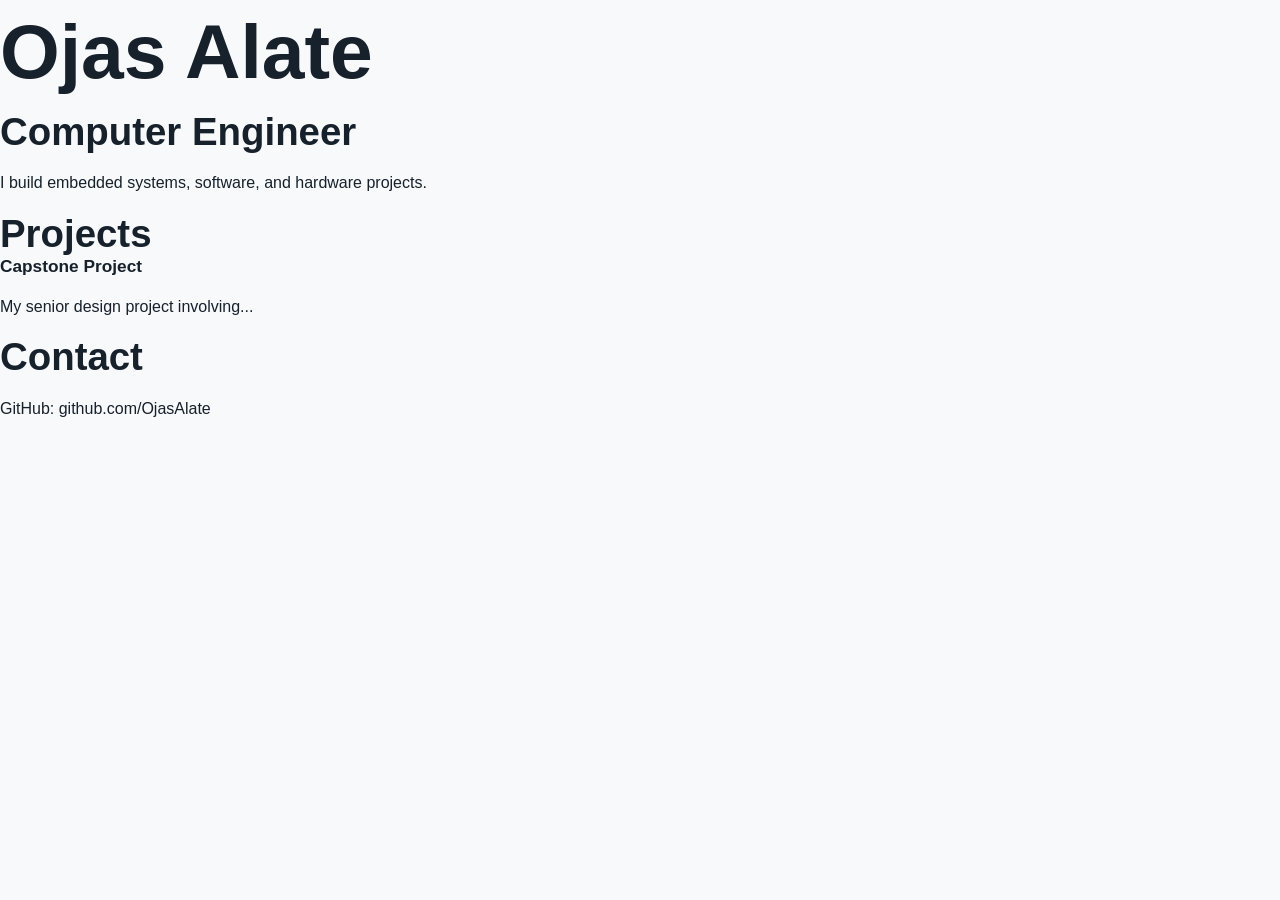
==== index.html @ 9ed526fb "New files were added for capstone, emi, platformer, and zebra-problem projects." ====
<!DOCTYPE html>
<html>

<head>
    <title>Ojas Alate | Portfolio</title>
    <link rel="stylesheet" href="style.css">
</head>

<body>

<h1>Ojas Alate</h1>

<h2>Computer Engineer</h2>

<p>
I build embedded systems, software, and hardware projects.
</p>


<h2>Projects</h2>

<div>
<h3>Capstone Project</h3>
<p>
My senior design project involving...
</p>
</div>


<h2>Contact</h2>

<p>
GitHub: github.com/OjasAlate
</p>

</body>

</html>
---- style.css ----
:root {
    --ink: #17212b;
    --muted: #5b6776;
    --line: #d9e0e8;
    --paper: #f7f9fb;
    --surface: #ffffff;
    --accent: #0c6b76;
    --accent-dark: #084c55;
    --gold: #c18423;
    --green: #287554;
    --blue: #2d5f9a;
    --shadow: 0 18px 55px rgba(23, 33, 43, 0.1);
}

* {
    box-sizing: border-box;
}

html {
    scroll-behavior: smooth;
}

body {
    margin: 0;
    color: var(--ink);
    background: var(--paper);
    font-family: Arial, Helvetica, sans-serif;
    line-height: 1.6;
}

a {
    color: inherit;
}

.site-header {
    position: sticky;
    top: 0;
    z-index: 10;
    display: flex;
    align-items: center;
    justify-content: space-between;
    gap: 24px;
    width: 100%;
    padding: 18px clamp(20px, 5vw, 72px);
    background: rgba(247, 249, 251, 0.94);
    border-bottom: 1px solid var(--line);
    backdrop-filter: blur(12px);
}

.brand {
    color: var(--ink);
    font-size: 1rem;
    font-weight: 800;
    letter-spacing: 0;
    text-decoration: none;
}

.site-nav {
    display: flex;
    align-items: center;
    gap: clamp(12px, 2vw, 28px);
    color: var(--muted);
    font-size: 0.94rem;
    font-weight: 700;
}

.site-nav a {
    text-decoration: none;
}

.site-nav a:hover,
.text-link:hover {
    color: var(--accent);
}

.section,
.site-footer {
    width: min(1120px, calc(100% - 40px));
    margin: 0 auto;
}

.hero {
    display: grid;
    grid-template-columns: minmax(0, 1.15fr) minmax(320px, 0.85fr);
    gap: clamp(28px, 5vw, 72px);
    align-items: center;
    min-height: 690px;
    padding: 64px 0 72px;
}

.project-hero {
    display: grid;
    grid-template-columns: minmax(0, 1fr) 280px;
    gap: clamp(28px, 5vw, 72px);
    align-items: center;
    padding: 76px 0 44px;
}

.eyebrow,
.section-label,
.project-meta {
    margin: 0;
    color: var(--accent);
    font-size: 0.78rem;
    font-weight: 800;
    letter-spacing: 0.08em;
    text-transform: uppercase;
}

h1,
h2,
h3,
p {
    overflow-wrap: anywhere;
}

h1 {
    max-width: 840px;
    margin: 12px 0 20px;
    font-size: clamp(2.4rem, 6vw, 4.8rem);
    line-height: 1.02;
    letter-spacing: 0;
}

h2 {
    margin: 8px 0 0;
    font-size: clamp(1.7rem, 3vw, 2.6rem);
    line-height: 1.15;
    letter-spacing: 0;
}

h3 {
    margin: 0 0 8px;
    font-size: 1.08rem;
    line-height: 1.25;
    letter-spacing: 0;
}

.hero-text {
    max-width: 720px;
    margin: 0 0 28px;
    color: var(--muted);
    font-size: clamp(1.04rem, 1.6vw, 1.24rem);
}

.hero-actions {
    display: flex;
    flex-wrap: wrap;
    gap: 12px;
}

.button {
    display: inline-flex;
    align-items: center;
    justify-content: center;
    min-height: 46px;
    padding: 0 18px;
    border: 1px solid var(--line);
    border-radius: 8px;
    font-weight: 800;
    text-decoration: none;
}

.button.primary {
    color: #ffffff;
    background: var(--accent);
    border-color: var(--accent);
}

.button.primary:hover {
    background: var(--accent-dark);
}

.button.secondary {
    background: var(--surface);
}

.button.secondary:hover {
    border-color: var(--accent);
    color: var(--accent);
}

.button.disabled {
    color: #748091;
    background: #eef2f6;
    cursor: default;
}

.signal-panel {
    min-height: 430px;
    padding: 34px;
    background:
        linear-gradient(135deg, rgba(12, 107, 118, 0.12), transparent 42%),
        var(--surface);
    border: 1px solid var(--line);
    border-radius: 8px;
    box-shadow: var(--shadow);
}

.signal-line {
    height: 190px;
    margin-bottom: 28px;
    background:
        linear-gradient(90deg, transparent 0 6%, var(--line) 6% 6.4%, transparent 6.4% 100%),
        linear-gradient(0deg, transparent 0 48%, rgba(12, 107, 118, 0.22) 48% 49%, transparent 49% 100%);
    background-size: 56px 100%, 100% 42px;
    border: 1px solid var(--line);
    border-radius: 8px;
    position: relative;
    overflow: hidden;
}

.signal-line svg {
    position: absolute;
    inset: 18px;
    width: calc(100% - 36px);
    height: calc(100% - 36px);
}

.signal-line polyline {
    fill: none;
    stroke: var(--accent);
    stroke-linecap: round;
    stroke-linejoin: round;
    stroke-width: 10;
}

.signal-grid,
.skill-groups,
.feature-list {
    display: grid;
    grid-template-columns: repeat(2, minmax(0, 1fr));
    gap: 14px;
}

.signal-grid span,
.skill-groups div,
.feature-list article,
.detail-panel,
.project-stat,
.timeline article {
    background: var(--surface);
    border: 1px solid var(--line);
    border-radius: 8px;
}

.signal-grid span {
    display: flex;
    align-items: center;
    min-height: 56px;
    padding: 14px;
    color: var(--accent-dark);
    font-weight: 800;
}

.overview,
.two-column,
.detail-grid {
    display: grid;
    grid-template-columns: 0.8fr 1.2fr;
    gap: clamp(26px, 5vw, 70px);
    padding: 56px 0;
    border-top: 1px solid var(--line);
}

.overview > p,
.detail-grid p {
    margin-top: 8px;
    color: var(--muted);
    font-size: 1.08rem;
}

.section-heading {
    margin-bottom: 24px;
}

.project-grid {
    display: grid;
    grid-template-columns: repeat(2, minmax(0, 1fr));
    gap: 20px;
    padding-bottom: 64px;
}

.project-card {
    display: grid;
    grid-template-columns: 140px minmax(0, 1fr);
    min-height: 260px;
    overflow: hidden;
    background: var(--surface);
    border: 1px solid var(--line);
    border-radius: 8px;
    box-shadow: 0 10px 30px rgba(23, 33, 43, 0.05);
}

.project-visual {
    display: flex;
    align-items: center;
    justify-content: center;
    min-height: 100%;
    color: #ffffff;
    font-size: 2rem;
    font-weight: 900;
}

.project-visual.ecg {
    background: var(--accent);
}

.project-visual.emi {
    background: var(--gold);
}

.project-visual.game {
    background: var(--blue);
}

.project-visual.zebra {
    background: var(--green);
}

.project-content {
    display: flex;
    flex-direction: column;
    align-items: flex-start;
    padding: 24px;
}

.project-content p:not(.project-meta),
.feature-list p,
.timeline p,
.skill-groups p,
.detail-panel li {
    color: var(--muted);
}

.project-content .text-link {
    margin-top: auto;
}

.text-link {
    color: var(--accent-dark);
    font-weight: 800;
    text-decoration-thickness: 2px;
    text-underline-offset: 4px;
}

.timeline {
    display: grid;
    gap: 16px;
}

.timeline article,
.skill-groups div,
.feature-list article,
.detail-panel {
    padding: 22px;
}

.skill-groups {
    padding-bottom: 64px;
}

.skill-groups h3 {
    color: var(--accent-dark);
}

.project-stat {
    min-height: 220px;
    padding: 28px;
    display: flex;
    flex-direction: column;
    justify-content: center;
    box-shadow: var(--shadow);
}

.project-stat strong {
    color: var(--accent);
    font-size: clamp(3rem, 7vw, 5rem);
    line-height: 1;
}

.project-stat span {
    color: var(--muted);
    font-weight: 800;
}

.detail-panel ul {
    margin: 16px 0 0;
    padding-left: 20px;
}

.feature-list {
    grid-template-columns: repeat(4, minmax(0, 1fr));
    padding-bottom: 64px;
}

.feature-list article {
    min-height: 210px;
}

.site-footer {
    display: flex;
    justify-content: space-between;
    gap: 28px;
    padding: 40px 0 56px;
    border-top: 1px solid var(--line);
}

.site-footer h2 {
    margin-top: 0;
}

.site-footer p {
    margin: 8px 0 0;
    color: var(--muted);
}

.footer-links {
    display: flex;
    flex-wrap: wrap;
    justify-content: flex-end;
    gap: 12px 18px;
    font-weight: 800;
}

.footer-links a {
    color: var(--accent-dark);
}

@media (max-width: 920px) {
    .hero,
    .project-hero,
    .overview,
    .two-column,
    .detail-grid {
        grid-template-columns: 1fr;
    }

    .hero {
        min-height: auto;
        padding-top: 48px;
    }

    .signal-panel {
        min-height: 360px;
    }

    .project-grid,
    .feature-list {
        grid-template-columns: 1fr;
    }
}

@media (max-width: 680px) {
    .site-header {
        position: static;
        align-items: flex-start;
        flex-direction: column;
        gap: 12px;
    }

    .site-nav {
        width: 100%;
        flex-wrap: wrap;
    }

    .section,
    .site-footer {
        width: min(100% - 28px, 1120px);
    }

    .hero {
        padding-bottom: 48px;
    }

    .project-card {
        grid-template-columns: 1fr;
    }

    .project-visual {
        min-height: 120px;
    }

    .signal-grid,
    .skill-groups {
        grid-template-columns: 1fr;
    }

    .site-footer {
        flex-direction: column;
    }

    .footer-links {
        justify-content: flex-start;
    }
}
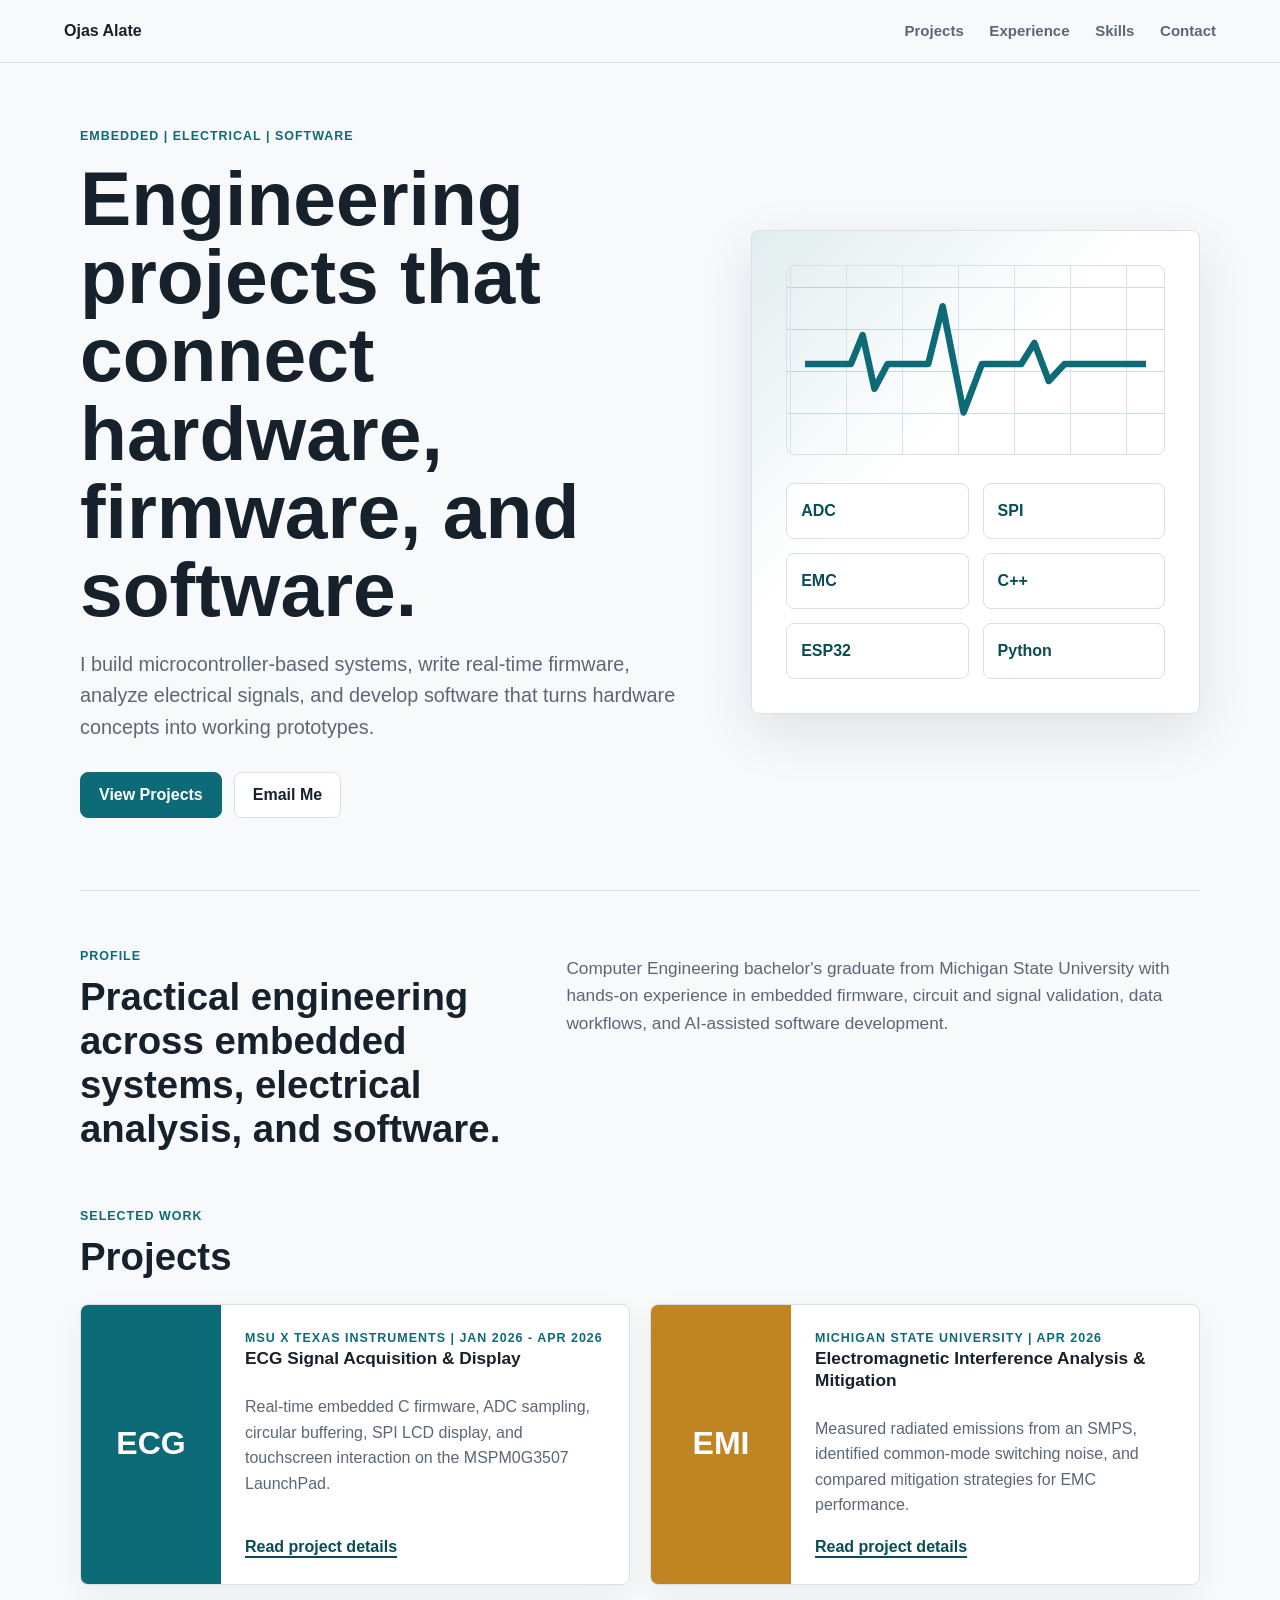
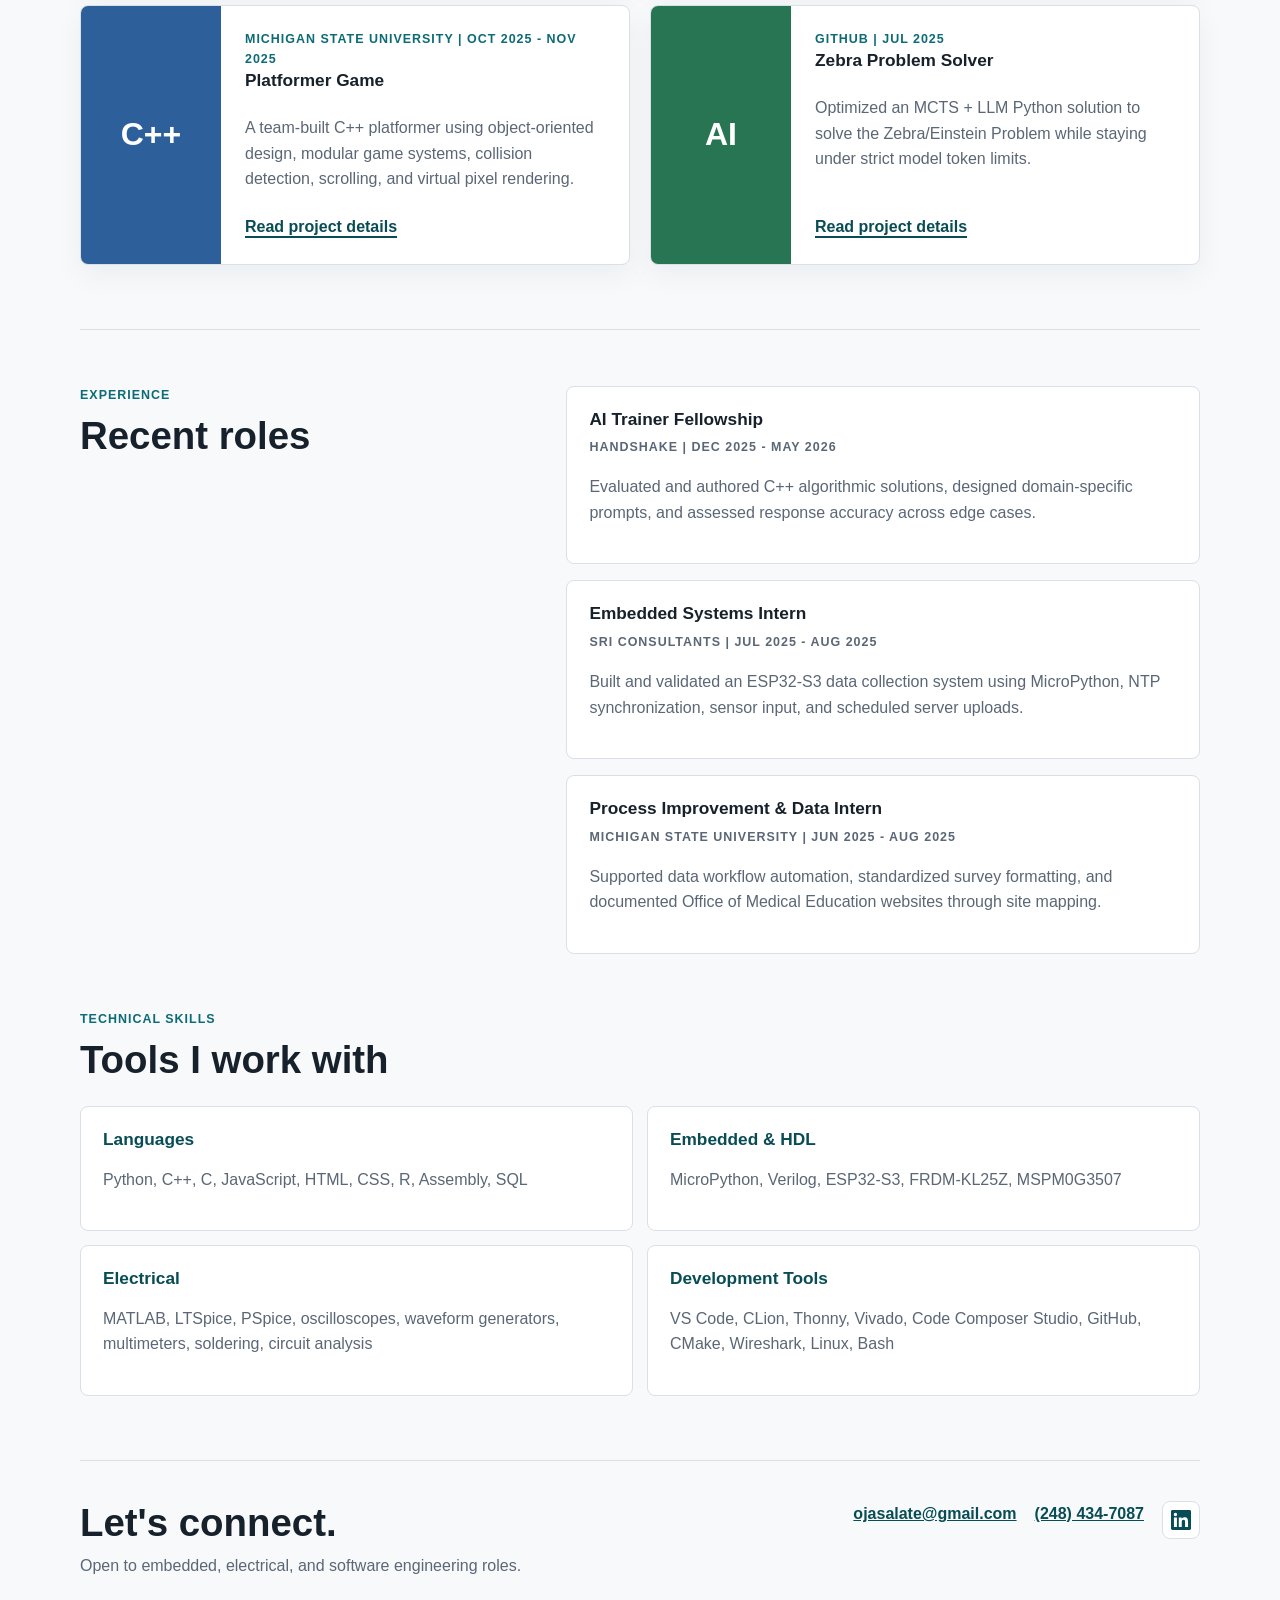
==== commit 30306ac1: "Added link for the EMI project. Added in logos in the links to be more clean. Edited wording in the " ====
--- a/index.html
+++ b/index.html
@@ -1,38 +1,176 @@
 <!DOCTYPE html>
-<html>
-
+<html lang="en">
 <head>
-    <title>Ojas Alate | Portfolio</title>
+    <meta charset="UTF-8">
+    <meta name="viewport" content="width=device-width, initial-scale=1.0">
+    <title>Ojas Alate | Computer Engineering Portfolio</title>
+    <meta name="description" content="Portfolio for Ojas Alate, a computer engineering graduate focused on embedded firmware, electrical systems, signal analysis, and software engineering projects.">
     <link rel="stylesheet" href="style.css">
 </head>
+<body>
+    <header class="site-header">
+        <a class="brand" href="index.html">Ojas Alate</a>
+        <nav class="site-nav" aria-label="Main navigation">
+            <a href="#projects">Projects</a>
+            <a href="#experience">Experience</a>
+            <a href="#skills">Skills</a>
+            <a href="#contact">Contact</a>
+        </nav>
+    </header>
 
-<body>
+    <main>
+        <section class="hero section">
+            <div class="hero-copy">
+                <p class="eyebrow">Embedded | Electrical | Software</p>
+                <h1>Engineering projects that connect hardware, firmware, and software.</h1>
+                <p class="hero-text">
+                    I build microcontroller-based systems, write real-time firmware, analyze electrical signals, and develop software that turns hardware concepts into working prototypes.
+                </p>
+                <div class="hero-actions" aria-label="Primary links">
+                    <a class="button primary" href="#projects">View Projects</a>
+                    <a class="button secondary" href="mailto:ojasalate@gmail.com">Email Me</a>
+                </div>
+            </div>
+            <div class="signal-panel" aria-label="Portfolio focus summary">
+                <div class="signal-line" aria-hidden="true">
+                    <svg viewBox="0 0 520 220" role="img">
+                        <polyline fill="none" stroke="#0c6b76" stroke-linecap="round" stroke-linejoin="round" stroke-width="10" points="0,116 70,116 88,72 106,154 126,116 188,116 210,28 242,190 270,116 330,116 350,84 372,142 396,116 520,116"></polyline>
+                    </svg>
+                </div>
+                <div class="signal-grid">
+                    <span>ADC</span>
+                    <span>SPI</span>
+                    <span>EMC</span>
+                    <span>C++</span>
+                    <span>ESP32</span>
+                    <span>Python</span>
+                </div>
+            </div>
+        </section>
 
-<h1>Ojas Alate</h1>
+        <section class="section overview" aria-label="Professional overview">
+            <div>
+                <p class="section-label">Profile</p>
+                <h2>Practical engineering across embedded systems, electrical analysis, and software.</h2>
+            </div>
+            <p>
+                Computer Engineering bachelor's graduate from Michigan State University with hands-on experience in embedded firmware, circuit and signal validation, data workflows, and AI-assisted software development.
+            </p>
+        </section>
 
-<h2>Computer Engineer</h2>
+        <section class="section" id="projects">
+            <div class="section-heading">
+                <p class="section-label">Selected Work</p>
+                <h2>Projects</h2>
+            </div>
+            <div class="project-grid">
+                <article class="project-card">
+                    <div class="project-visual ecg">ECG</div>
+                    <div class="project-content">
+                        <p class="project-meta">MSU x Texas Instruments | Jan 2026 - Apr 2026</p>
+                        <h3>ECG Signal Acquisition & Display</h3>
+                        <p>Real-time embedded C firmware, ADC sampling, circular buffering, SPI LCD display, and touchscreen interaction on the MSPM0G3507 LaunchPad.</p>
+                        <a class="text-link" href="capstone.html">Read project details</a>
+                    </div>
+                </article>
 
-<p>
-I build embedded systems, software, and hardware projects.
-</p>
+                <article class="project-card">
+                    <div class="project-visual emi">EMI</div>
+                    <div class="project-content">
+                        <p class="project-meta">Michigan State University | Apr 2026</p>
+                        <h3>Electromagnetic Interference Analysis & Mitigation</h3>
+                        <p>Measured radiated emissions from an SMPS, identified common-mode switching noise, and compared mitigation strategies for EMC performance.</p>
+                        <a class="text-link" href="emi-analysis.html">Read project details</a>
+                    </div>
+                </article>
 
+                <article class="project-card">
+                    <div class="project-visual game">C++</div>
+                    <div class="project-content">
+                        <p class="project-meta">Michigan State University | Oct 2025 - Nov 2025</p>
+                        <h3>Platformer Game</h3>
+                        <p>A team-built C++ platformer using object-oriented design, modular game systems, collision detection, scrolling, and virtual pixel rendering.</p>
+                        <a class="text-link" href="platformer.html">Read project details</a>
+                    </div>
+                </article>
 
-<h2>Projects</h2>
+                <article class="project-card">
+                    <div class="project-visual zebra">AI</div>
+                    <div class="project-content">
+                        <p class="project-meta">GitHub | Jul 2025</p>
+                        <h3>Zebra Problem Solver</h3>
+                        <p>Optimized an MCTS + LLM Python solution to solve the Zebra/Einstein Problem while staying under strict model token limits.</p>
+                        <a class="text-link" href="zebra-problem.html">Read project details</a>
+                    </div>
+                </article>
+            </div>
+        </section>
 
-<div>
-<h3>Capstone Project</h3>
-<p>
-My senior design project involving...
-</p>
-</div>
+        <section class="section two-column" id="experience">
+            <div>
+                <p class="section-label">Experience</p>
+                <h2>Recent roles</h2>
+            </div>
+            <div class="timeline">
+                <article>
+                    <h3>AI Trainer Fellowship</h3>
+                    <p class="project-meta">Handshake | Dec 2025 - May 2026</p>
+                    <p>Evaluated and authored C++ algorithmic solutions, designed domain-specific prompts, and assessed response accuracy across edge cases.</p>
+                </article>
+                <article>
+                    <h3>Embedded Systems Intern</h3>
+                    <p class="project-meta">SRI Consultants | Jul 2025 - Aug 2025</p>
+                    <p>Built and validated an ESP32-S3 data collection system using MicroPython, NTP synchronization, sensor input, and scheduled server uploads.</p>
+                </article>
+                <article>
+                    <h3>Process Improvement & Data Intern</h3>
+                    <p class="project-meta">Michigan State University | Jun 2025 - Aug 2025</p>
+                    <p>Supported data workflow automation, standardized survey formatting, and documented Office of Medical Education websites through site mapping.</p>
+                </article>
+            </div>
+        </section>
 
+        <section class="section" id="skills">
+            <div class="section-heading">
+                <p class="section-label">Technical Skills</p>
+                <h2>Tools I work with</h2>
+            </div>
+            <div class="skill-groups">
+                <div>
+                    <h3>Languages</h3>
+                    <p>Python, C++, C, JavaScript, HTML, CSS, R, Assembly, SQL</p>
+                </div>
+                <div>
+                    <h3>Embedded & HDL</h3>
+                    <p>MicroPython, Verilog, ESP32-S3, FRDM-KL25Z, MSPM0G3507</p>
+                </div>
+                <div>
+                    <h3>Electrical</h3>
+                    <p>MATLAB, LTSpice, PSpice, oscilloscopes, waveform generators, multimeters, soldering, circuit analysis</p>
+                </div>
+                <div>
+                    <h3>Development Tools</h3>
+                    <p>VS Code, CLion, Thonny, Vivado, Code Composer Studio, GitHub, CMake, Wireshark, Linux, Bash</p>
+                </div>
+            </div>
+        </section>
+    </main>
 
-<h2>Contact</h2>
-
-<p>
-GitHub: github.com/OjasAlate
-</p>
-
+    <footer class="site-footer" id="contact">
+        <div>
+            <h2>Let's connect.</h2>
+            <p>Open to embedded, electrical, and software engineering roles.</p>
+        </div>
+        <div class="footer-links">
+            <a href="mailto:ojasalate@gmail.com">ojasalate@gmail.com</a>
+            <a href="tel:+12484347087">(248) 434-7087</a>
+            <a class="icon-link" href="https://www.linkedin.com/in/ojas-alate" aria-label="LinkedIn profile">
+                <svg class="brand-icon" viewBox="0 0 24 24" aria-hidden="true">
+                    <path d="M20.45 20.45h-3.56v-5.58c0-1.33-.03-3.04-1.85-3.04-1.85 0-2.13 1.45-2.13 2.94v5.68H9.35V8.98h3.42v1.57h.05c.48-.9 1.64-1.85 3.37-1.85 3.6 0 4.27 2.37 4.27 5.46v6.29ZM5.34 7.41a2.06 2.06 0 1 1 0-4.12 2.06 2.06 0 0 1 0 4.12ZM7.12 20.45H3.56V8.98h3.56v11.47ZM22.23 0H1.76C.79 0 0 .77 0 1.72v20.56C0 23.23.79 24 1.76 24h20.47c.97 0 1.77-.77 1.77-1.72V1.72C24 .77 23.2 0 22.23 0Z"></path>
+                </svg>
+                <span class="sr-only">LinkedIn</span>
+            </a>
+        </div>
+    </footer>
 </body>
-
-</html>+</html>
--- a/style.css
+++ b/style.css
@@ -153,6 +153,7 @@
     display: inline-flex;
     align-items: center;
     justify-content: center;
+    gap: 9px;
     min-height: 46px;
     padding: 0 18px;
     border: 1px solid var(--line);
@@ -184,6 +185,36 @@
     color: #748091;
     background: #eef2f6;
     cursor: default;
+}
+
+.button-icon {
+    width: 20px;
+    height: 20px;
+    flex: 0 0 20px;
+    fill: currentColor;
+}
+
+.docs-button .docs-icon {
+    fill: none;
+}
+
+.docs-page {
+    fill: #ffffff;
+}
+
+.docs-fold {
+    fill: none;
+    stroke: var(--accent);
+    stroke-linecap: round;
+    stroke-linejoin: round;
+    stroke-width: 1.8;
+}
+
+.docs-line {
+    fill: none;
+    stroke: var(--accent);
+    stroke-linecap: round;
+    stroke-width: 1.8;
 }
 
 .signal-panel {
@@ -427,6 +458,40 @@
     color: var(--accent-dark);
 }
 
+.icon-link {
+    display: inline-flex;
+    align-items: center;
+    justify-content: center;
+    width: 38px;
+    height: 38px;
+    border: 1px solid var(--line);
+    border-radius: 8px;
+    background: var(--surface);
+    text-decoration: none;
+}
+
+.icon-link:hover {
+    border-color: var(--accent);
+}
+
+.brand-icon {
+    width: 20px;
+    height: 20px;
+    fill: currentColor;
+}
+
+.sr-only {
+    position: absolute;
+    width: 1px;
+    height: 1px;
+    padding: 0;
+    margin: -1px;
+    overflow: hidden;
+    clip: rect(0, 0, 0, 0);
+    white-space: nowrap;
+    border: 0;
+}
+
 @media (max-width: 920px) {
     .hero,
     .project-hero,
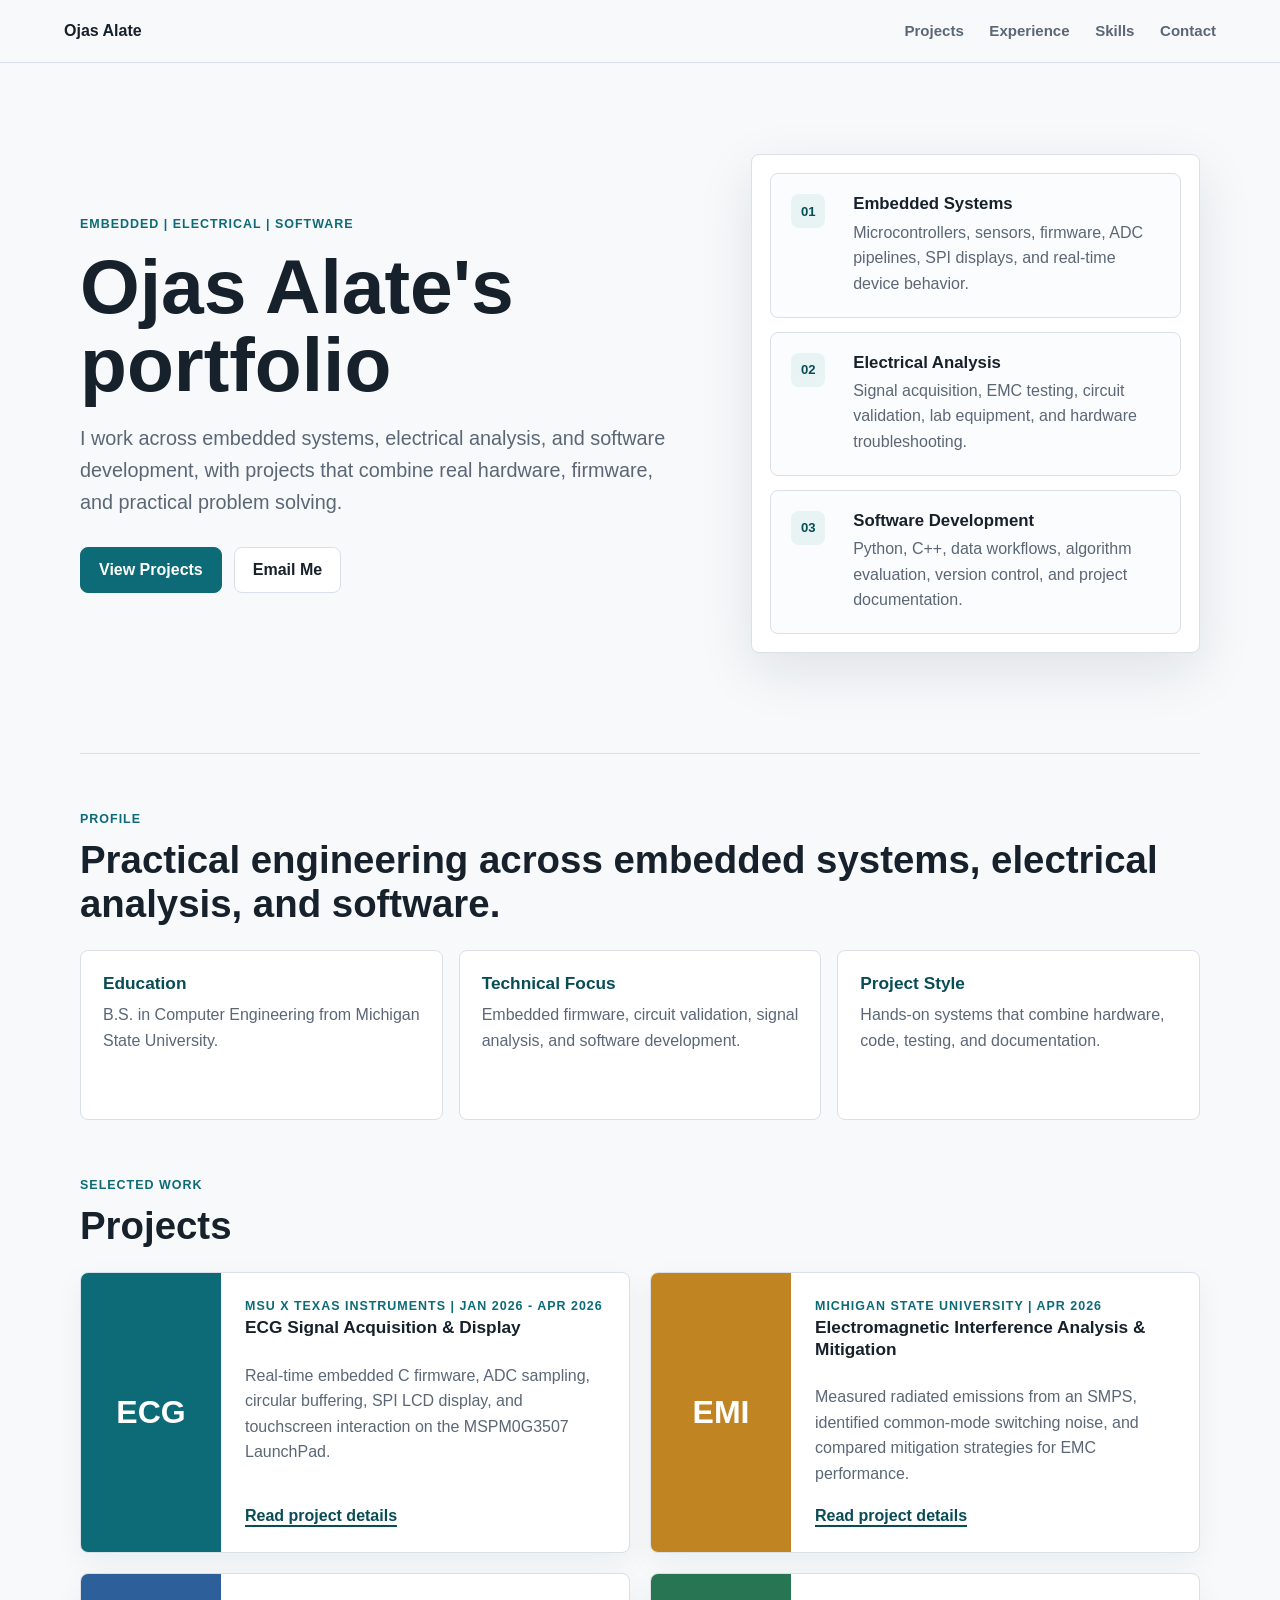
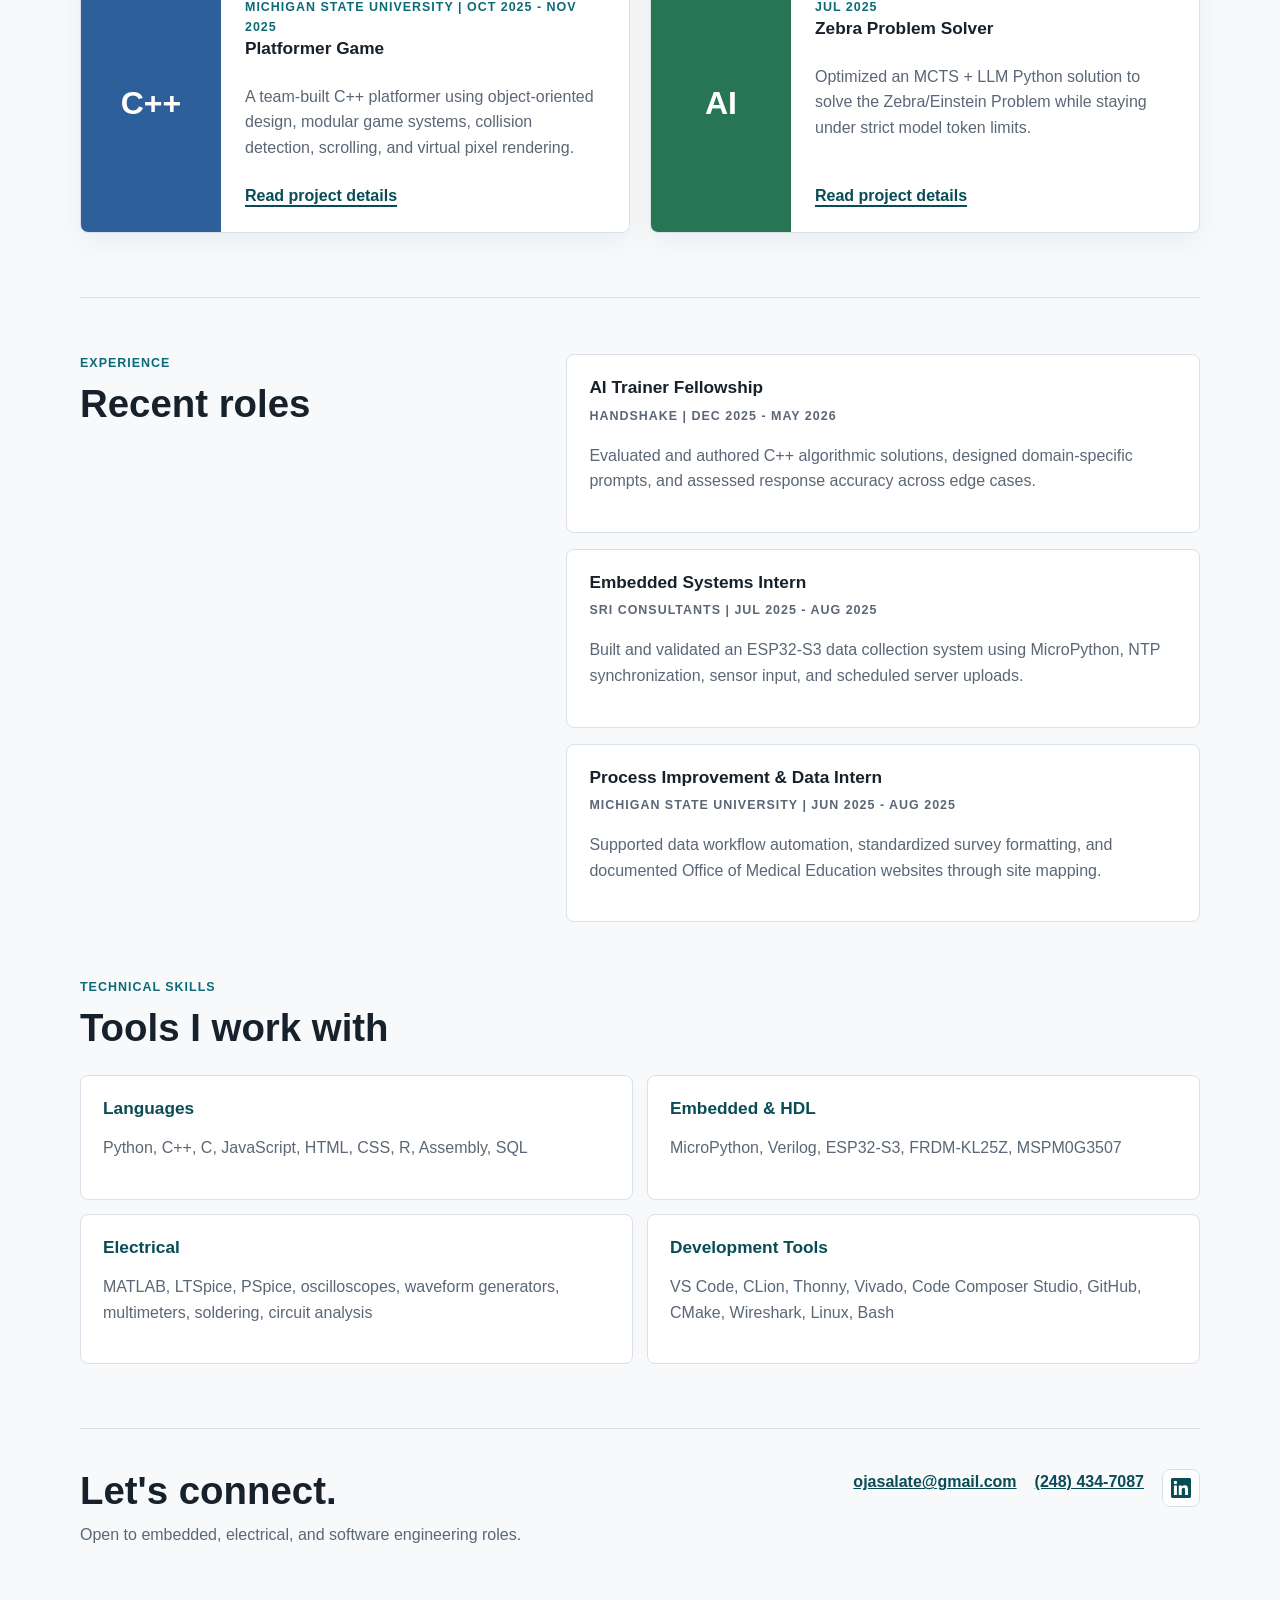
==== commit 0a7b6a36: "Changed index to make it more portfolio looking, and changing profile so it more accurately describe" ====
--- a/index.html
+++ b/index.html
@@ -22,40 +22,59 @@
         <section class="hero section">
             <div class="hero-copy">
                 <p class="eyebrow">Embedded | Electrical | Software</p>
-                <h1>Engineering projects that connect hardware, firmware, and software.</h1>
+                <h1>Ojas Alate's portfolio</h1>
                 <p class="hero-text">
-                    I build microcontroller-based systems, write real-time firmware, analyze electrical signals, and develop software that turns hardware concepts into working prototypes.
+                    I work across embedded systems, electrical analysis, and software development, with projects that combine real hardware, firmware, and practical problem solving.
                 </p>
                 <div class="hero-actions" aria-label="Primary links">
                     <a class="button primary" href="#projects">View Projects</a>
                     <a class="button secondary" href="mailto:ojasalate@gmail.com">Email Me</a>
                 </div>
             </div>
-            <div class="signal-panel" aria-label="Portfolio focus summary">
-                <div class="signal-line" aria-hidden="true">
-                    <svg viewBox="0 0 520 220" role="img">
-                        <polyline fill="none" stroke="#0c6b76" stroke-linecap="round" stroke-linejoin="round" stroke-width="10" points="0,116 70,116 88,72 106,154 126,116 188,116 210,28 242,190 270,116 330,116 350,84 372,142 396,116 520,116"></polyline>
-                    </svg>
+            <div class="focus-panel" aria-label="Portfolio focus summary">
+                <div class="focus-card">
+                    <span>01</span>
+                    <div>
+                        <h2>Embedded Systems</h2>
+                        <p>Microcontrollers, sensors, firmware, ADC pipelines, SPI displays, and real-time device behavior.</p>
+                    </div>
                 </div>
-                <div class="signal-grid">
-                    <span>ADC</span>
-                    <span>SPI</span>
-                    <span>EMC</span>
-                    <span>C++</span>
-                    <span>ESP32</span>
-                    <span>Python</span>
+                <div class="focus-card">
+                    <span>02</span>
+                    <div>
+                        <h2>Electrical Analysis</h2>
+                        <p>Signal acquisition, EMC testing, circuit validation, lab equipment, and hardware troubleshooting.</p>
+                    </div>
+                </div>
+                <div class="focus-card">
+                    <span>03</span>
+                    <div>
+                        <h2>Software Development</h2>
+                        <p>Python, C++, data workflows, algorithm evaluation, version control, and project documentation.</p>
+                    </div>
                 </div>
             </div>
         </section>
 
-        <section class="section overview" aria-label="Professional overview">
-            <div>
+        <section class="section profile-section" aria-label="Professional overview">
+            <div class="section-heading">
                 <p class="section-label">Profile</p>
                 <h2>Practical engineering across embedded systems, electrical analysis, and software.</h2>
             </div>
-            <p>
-                Computer Engineering bachelor's graduate from Michigan State University with hands-on experience in embedded firmware, circuit and signal validation, data workflows, and AI-assisted software development.
-            </p>
+            <div class="profile-grid">
+                <article class="profile-card">
+                    <h3>Education</h3>
+                    <p>B.S. in Computer Engineering from Michigan State University.</p>
+                </article>
+                <article class="profile-card">
+                    <h3>Technical Focus</h3>
+                    <p>Embedded firmware, circuit validation, signal analysis, and software development.</p>
+                </article>
+                <article class="profile-card">
+                    <h3>Project Style</h3>
+                    <p>Hands-on systems that combine hardware, code, testing, and documentation.</p>
+                </article>
+            </div>
         </section>
 
         <section class="section" id="projects">
@@ -97,7 +116,7 @@
                 <article class="project-card">
                     <div class="project-visual zebra">AI</div>
                     <div class="project-content">
-                        <p class="project-meta">GitHub | Jul 2025</p>
+                        <p class="project-meta">Jul 2025</p>
                         <h3>Zebra Problem Solver</h3>
                         <p>Optimized an MCTS + LLM Python solution to solve the Zebra/Einstein Problem while staying under strict model token limits.</p>
                         <a class="text-link" href="zebra-problem.html">Read project details</a>
--- a/style.css
+++ b/style.css
@@ -217,46 +217,50 @@
     stroke-width: 1.8;
 }
 
-.signal-panel {
-    min-height: 430px;
-    padding: 34px;
-    background:
-        linear-gradient(135deg, rgba(12, 107, 118, 0.12), transparent 42%),
-        var(--surface);
+.focus-panel {
+    display: grid;
+    gap: 14px;
+    padding: 18px;
+    background: var(--surface);
     border: 1px solid var(--line);
     border-radius: 8px;
     box-shadow: var(--shadow);
 }
 
-.signal-line {
-    height: 190px;
-    margin-bottom: 28px;
-    background:
-        linear-gradient(90deg, transparent 0 6%, var(--line) 6% 6.4%, transparent 6.4% 100%),
-        linear-gradient(0deg, transparent 0 48%, rgba(12, 107, 118, 0.22) 48% 49%, transparent 49% 100%);
-    background-size: 56px 100%, 100% 42px;
-    border: 1px solid var(--line);
-    border-radius: 8px;
-    position: relative;
-    overflow: hidden;
-}
-
-.signal-line svg {
-    position: absolute;
-    inset: 18px;
-    width: calc(100% - 36px);
-    height: calc(100% - 36px);
-}
-
-.signal-line polyline {
-    fill: none;
-    stroke: var(--accent);
-    stroke-linecap: round;
-    stroke-linejoin: round;
-    stroke-width: 10;
-}
-
-.signal-grid,
+.focus-card {
+    display: grid;
+    grid-template-columns: 44px minmax(0, 1fr);
+    gap: 18px;
+    align-items: start;
+    padding: 20px;
+    background: #fbfcfd;
+    border: 1px solid var(--line);
+    border-radius: 8px;
+}
+
+.focus-card span {
+    display: inline-flex;
+    align-items: center;
+    justify-content: center;
+    width: 34px;
+    height: 34px;
+    color: var(--accent-dark);
+    background: #e8f3f4;
+    border-radius: 8px;
+    font-size: 0.82rem;
+    font-weight: 900;
+}
+
+.focus-card h2 {
+    margin: 0 0 6px;
+    font-size: 1.05rem;
+}
+
+.focus-card p {
+    margin: 0;
+    color: var(--muted);
+}
+
 .skill-groups,
 .feature-list {
     display: grid;
@@ -264,7 +268,6 @@
     gap: 14px;
 }
 
-.signal-grid span,
 .skill-groups div,
 .feature-list article,
 .detail-panel,
@@ -275,23 +278,20 @@
     border-radius: 8px;
 }
 
-.signal-grid span {
-    display: flex;
-    align-items: center;
-    min-height: 56px;
-    padding: 14px;
-    color: var(--accent-dark);
-    font-weight: 800;
-}
-
+.profile-section,
 .overview,
 .two-column,
 .detail-grid {
+    padding: 56px 0;
+    border-top: 1px solid var(--line);
+}
+
+.overview,
+.two-column,
+.detail-grid {
     display: grid;
     grid-template-columns: 0.8fr 1.2fr;
     gap: clamp(26px, 5vw, 70px);
-    padding: 56px 0;
-    border-top: 1px solid var(--line);
 }
 
 .overview > p,
@@ -299,6 +299,29 @@
     margin-top: 8px;
     color: var(--muted);
     font-size: 1.08rem;
+}
+
+.profile-grid {
+    display: grid;
+    grid-template-columns: repeat(3, minmax(0, 1fr));
+    gap: 16px;
+}
+
+.profile-card {
+    min-height: 170px;
+    padding: 22px;
+    background: var(--surface);
+    border: 1px solid var(--line);
+    border-radius: 8px;
+}
+
+.profile-card h3 {
+    color: var(--accent-dark);
+}
+
+.profile-card p {
+    margin: 0;
+    color: var(--muted);
 }
 
 .section-heading {
@@ -501,13 +524,13 @@
         grid-template-columns: 1fr;
     }
 
+    .profile-grid {
+        grid-template-columns: 1fr;
+    }
+
     .hero {
         min-height: auto;
         padding-top: 48px;
-    }
-
-    .signal-panel {
-        min-height: 360px;
     }
 
     .project-grid,
@@ -546,7 +569,6 @@
         min-height: 120px;
     }
 
-    .signal-grid,
     .skill-groups {
         grid-template-columns: 1fr;
     }
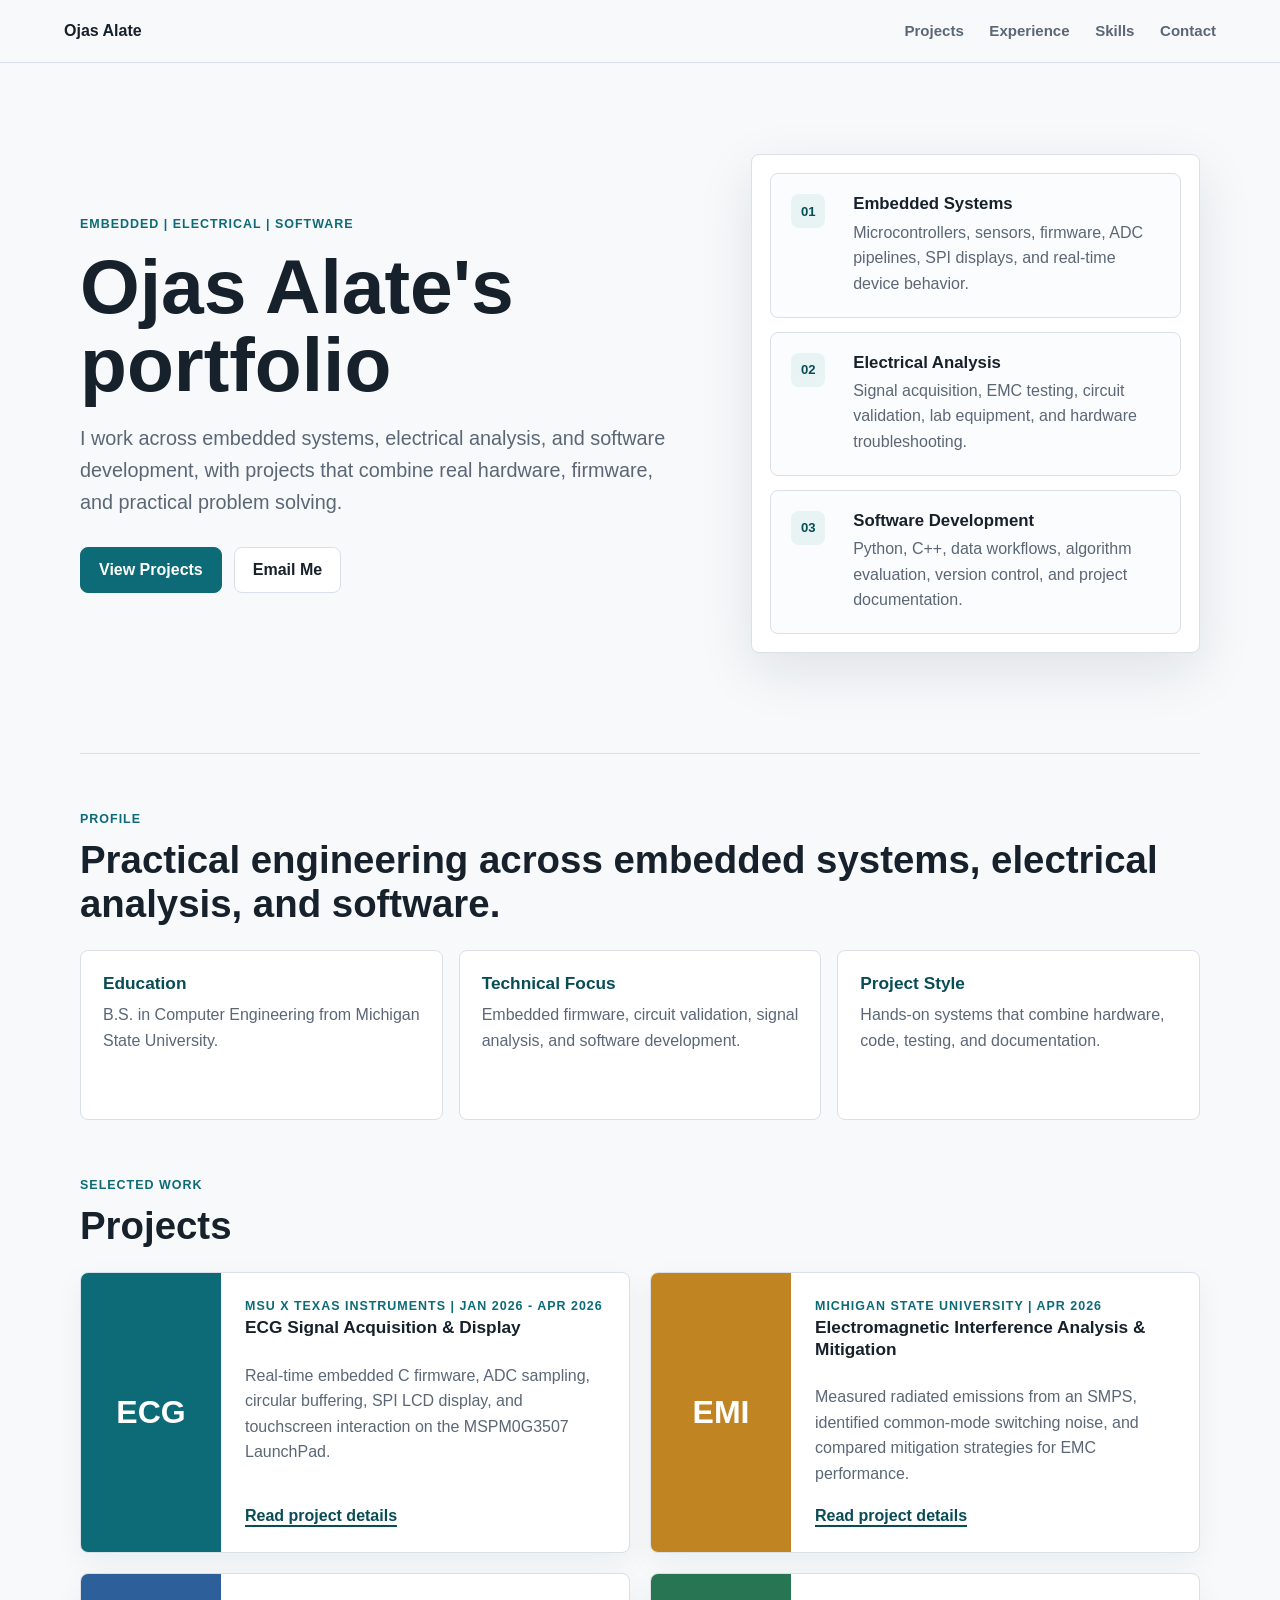
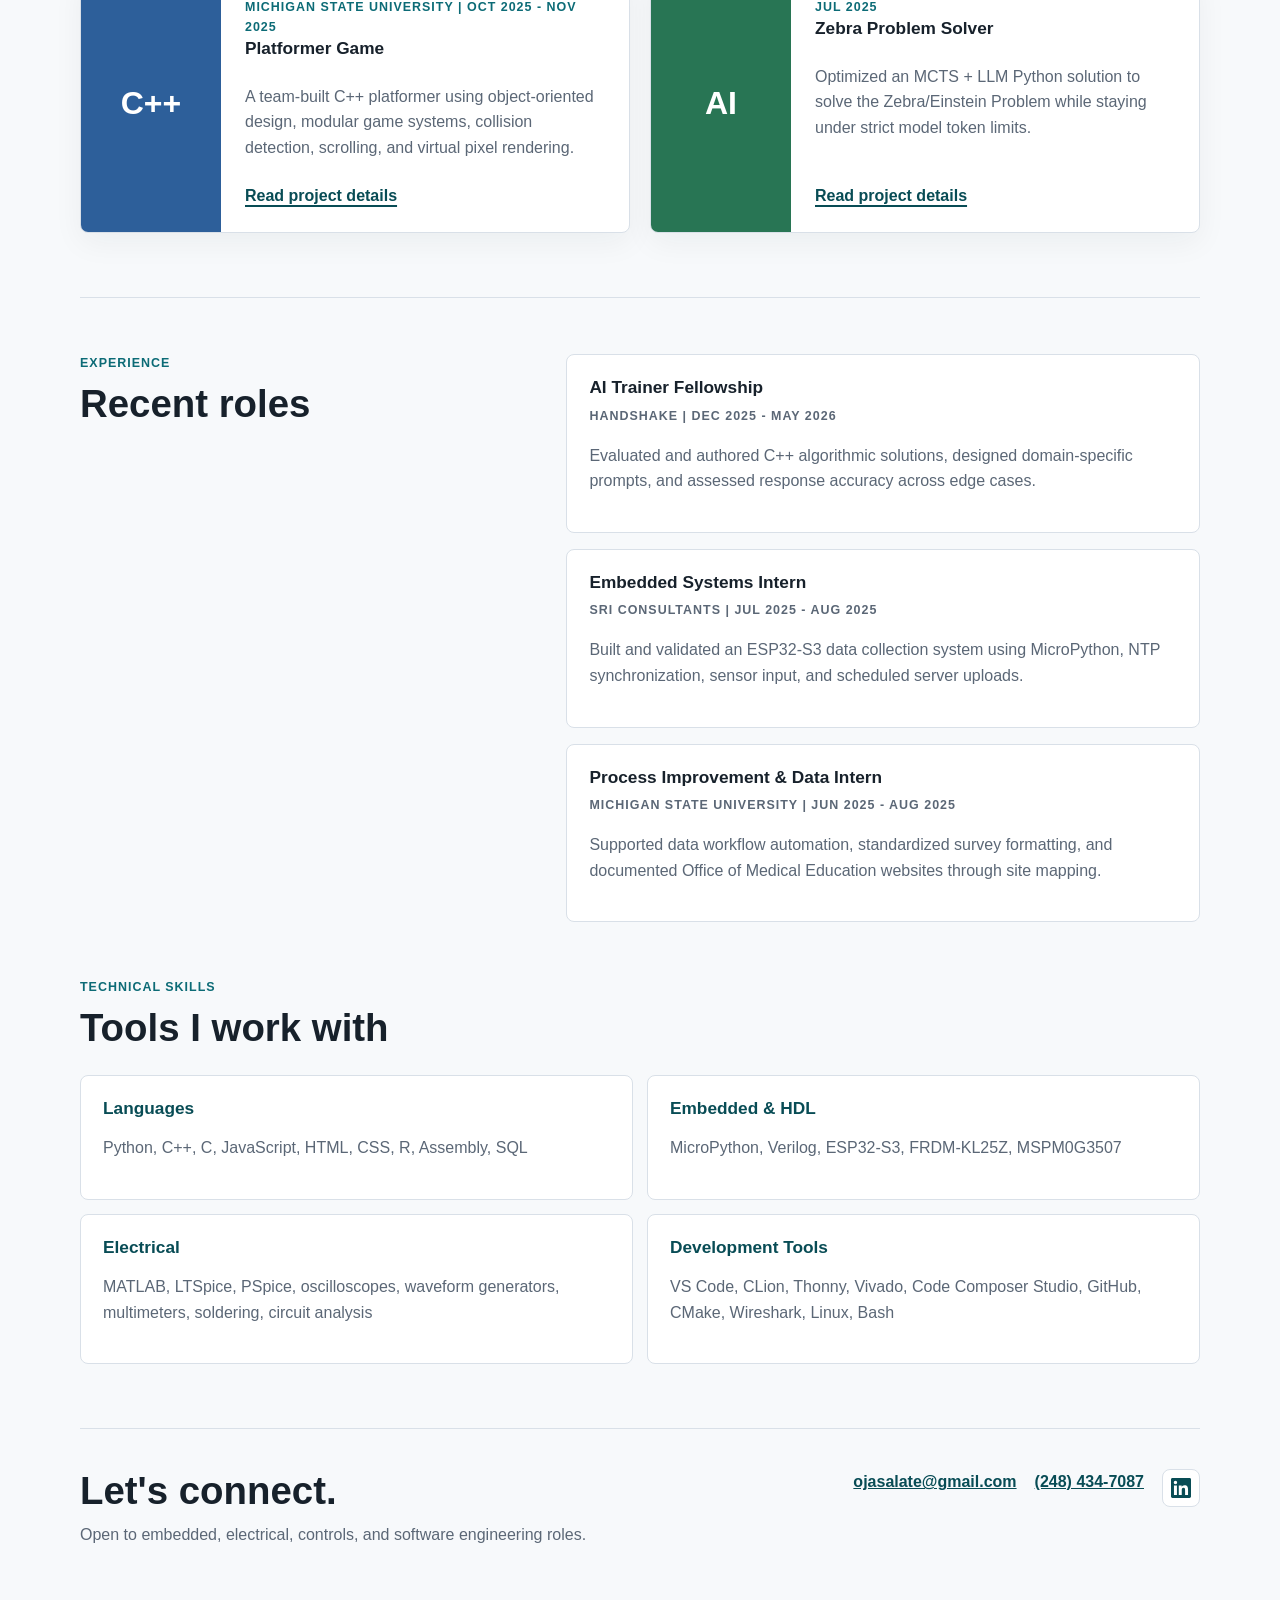
==== commit ea092ebb: "Sentence change" ====
--- a/index.html
+++ b/index.html
@@ -5,7 +5,7 @@
     <meta name="viewport" content="width=device-width, initial-scale=1.0">
     <title>Ojas Alate | Computer Engineering Portfolio</title>
     <meta name="description" content="Portfolio for Ojas Alate, a computer engineering graduate focused on embedded firmware, electrical systems, signal analysis, and software engineering projects.">
-    <link rel="stylesheet" href="style.css">
+    <link rel="stylesheet" href="style.css?v=20260629">
 </head>
 <body>
     <header class="site-header">
@@ -178,7 +178,7 @@
     <footer class="site-footer" id="contact">
         <div>
             <h2>Let's connect.</h2>
-            <p>Open to embedded, electrical, and software engineering roles.</p>
+            <p>Open to embedded, electrical, controls, and software engineering roles.</p>
         </div>
         <div class="footer-links">
             <a href="mailto:ojasalate@gmail.com">ojasalate@gmail.com</a>
